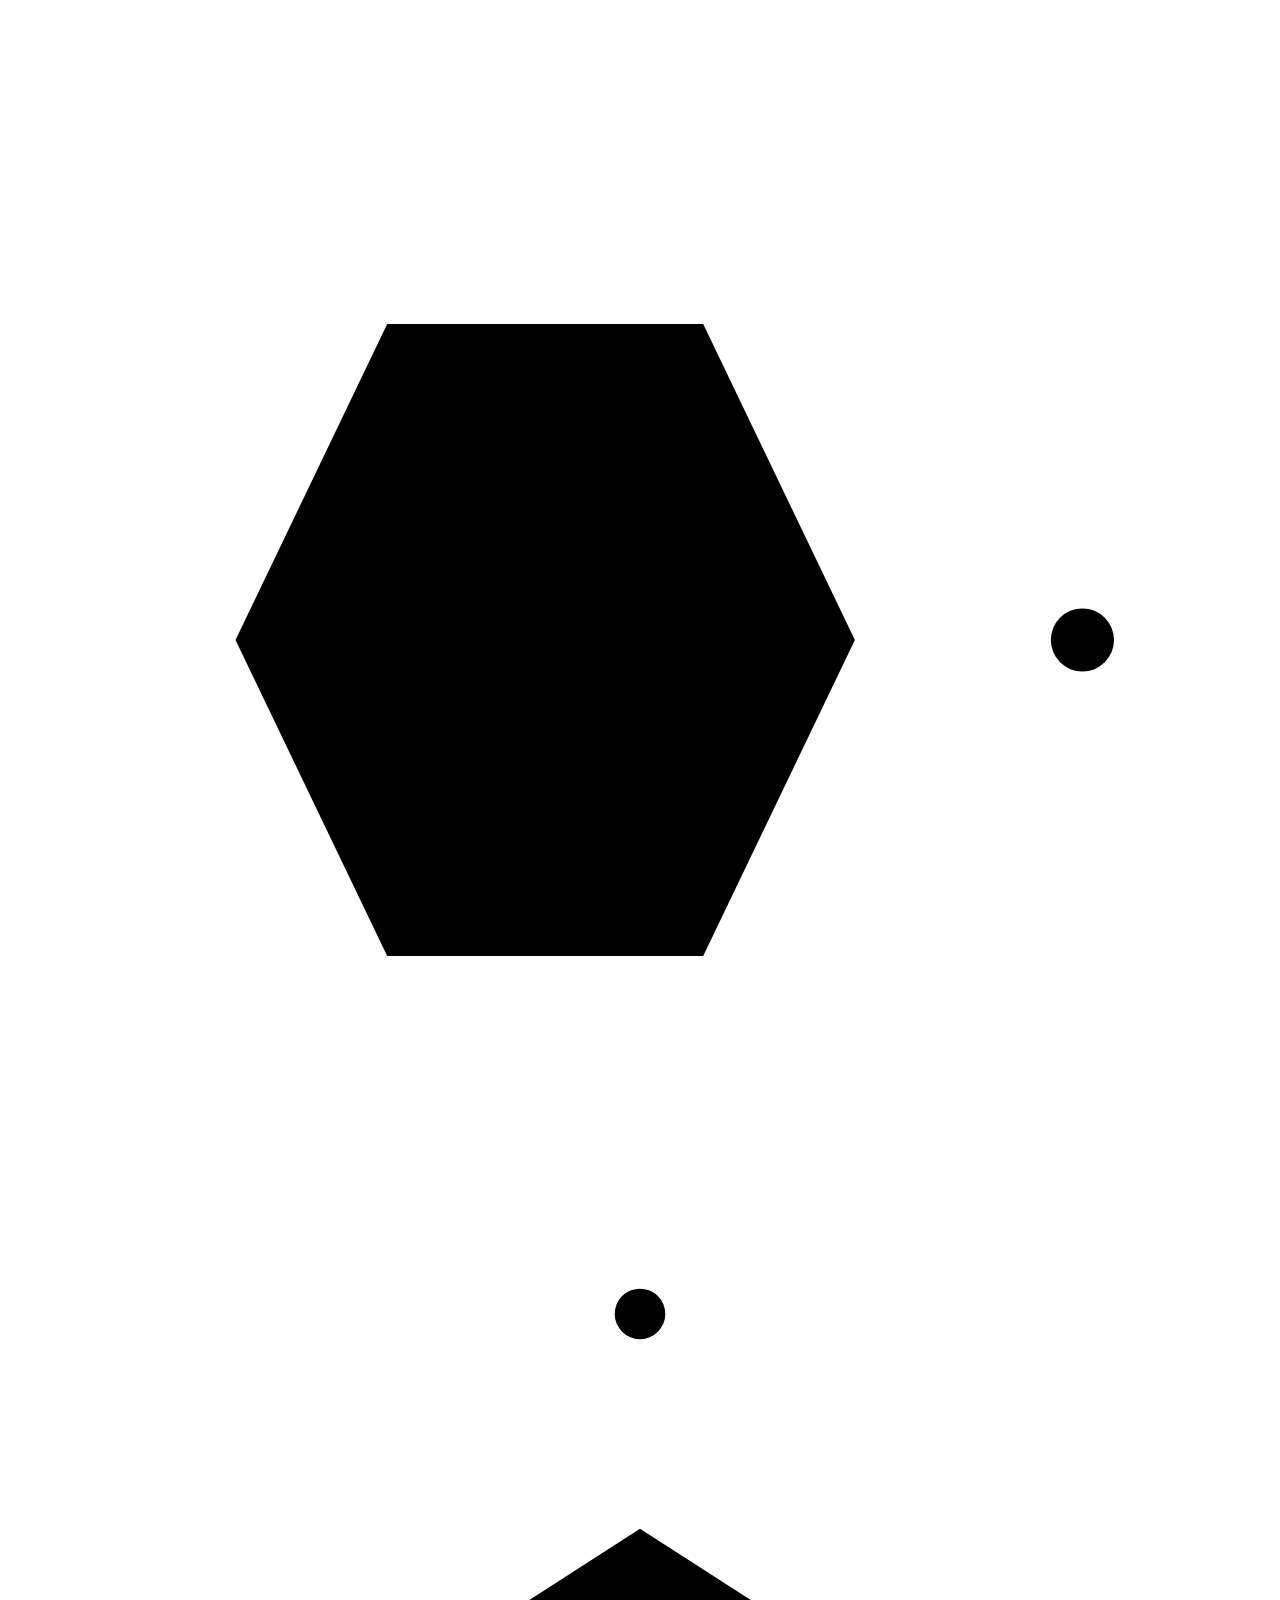
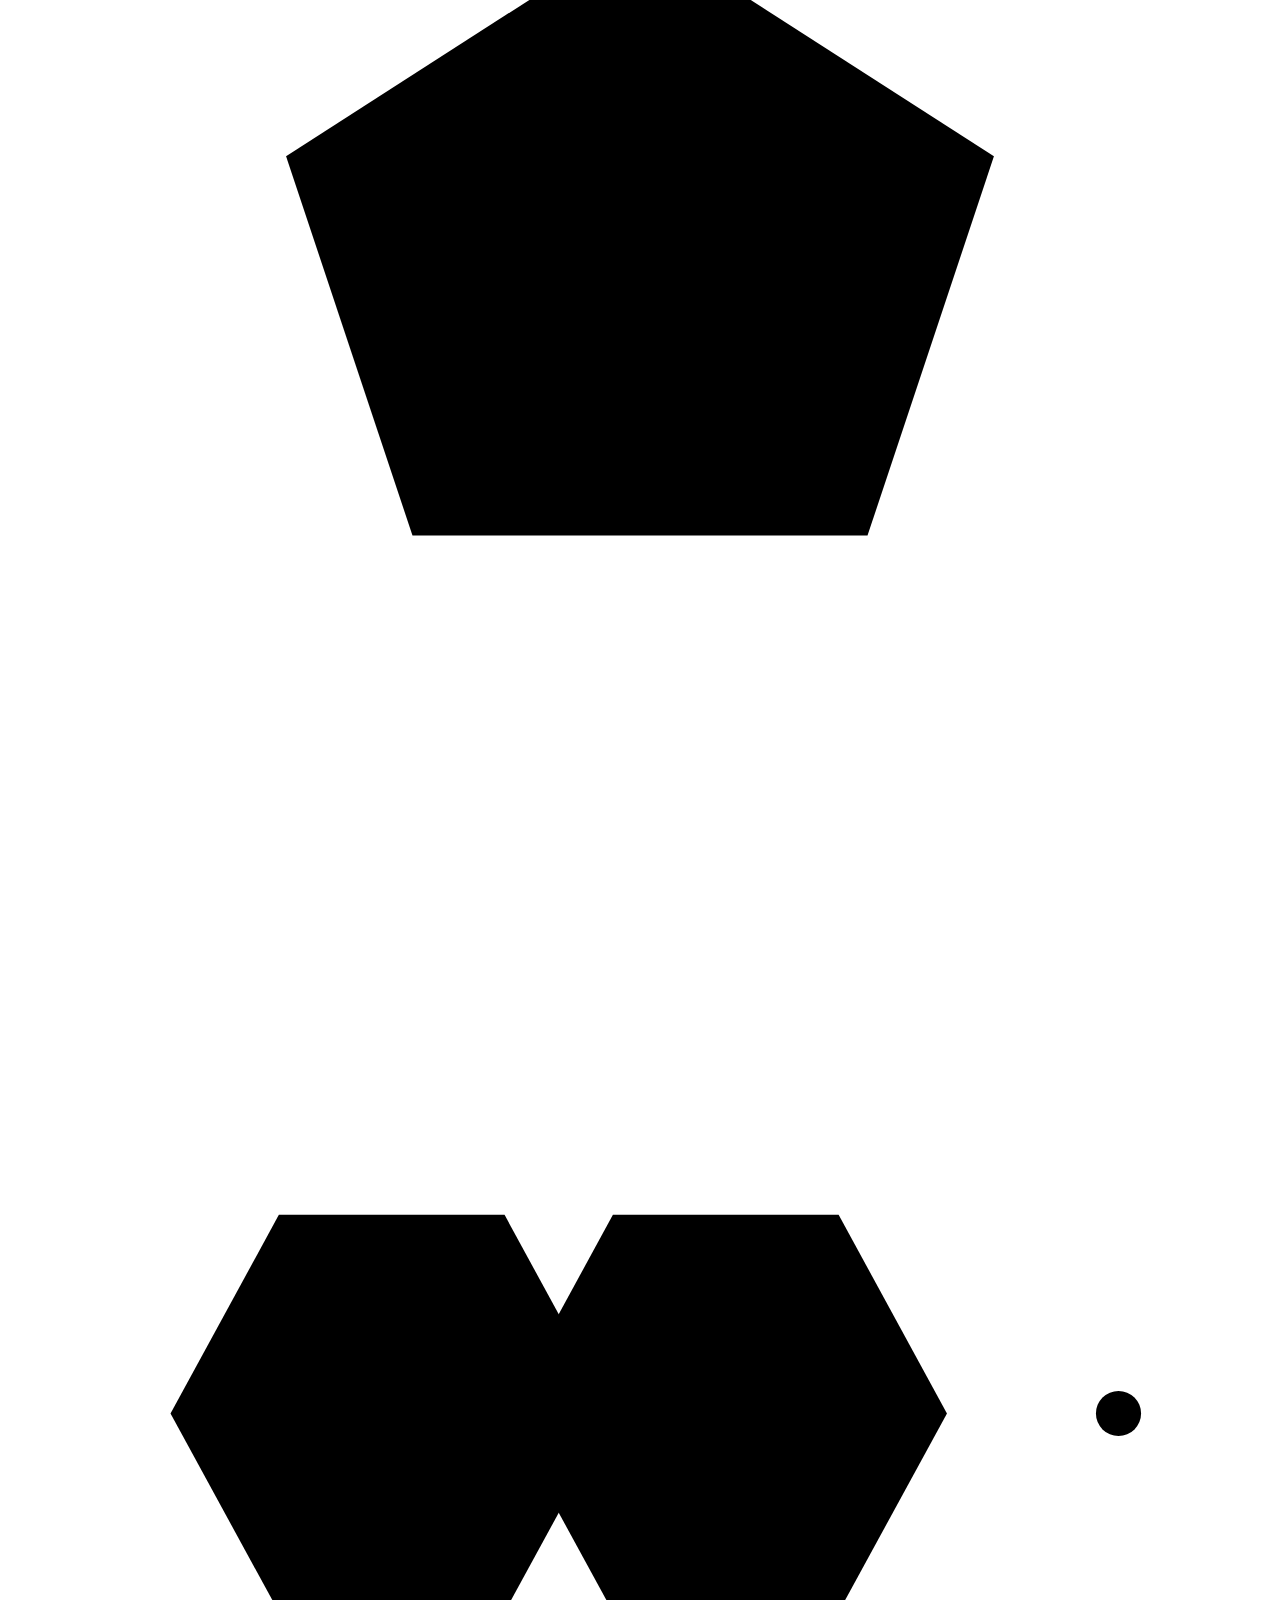
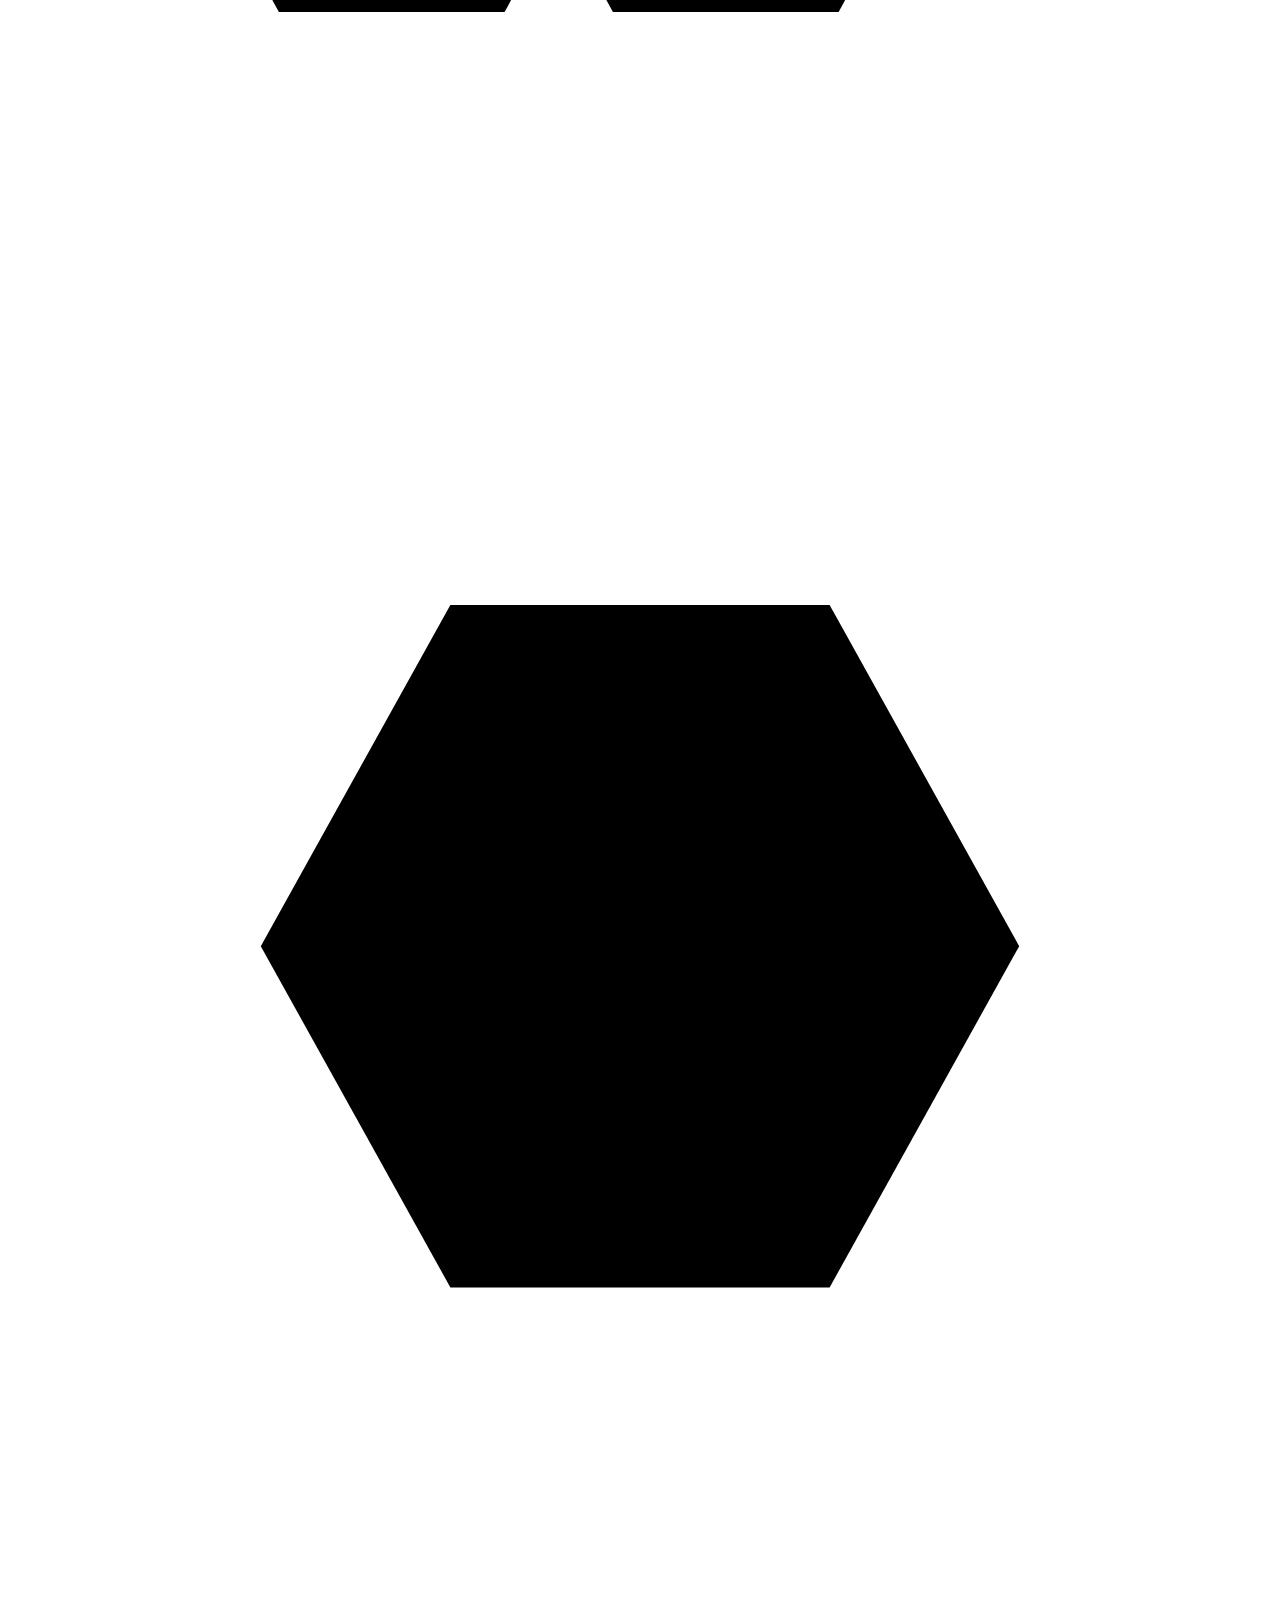
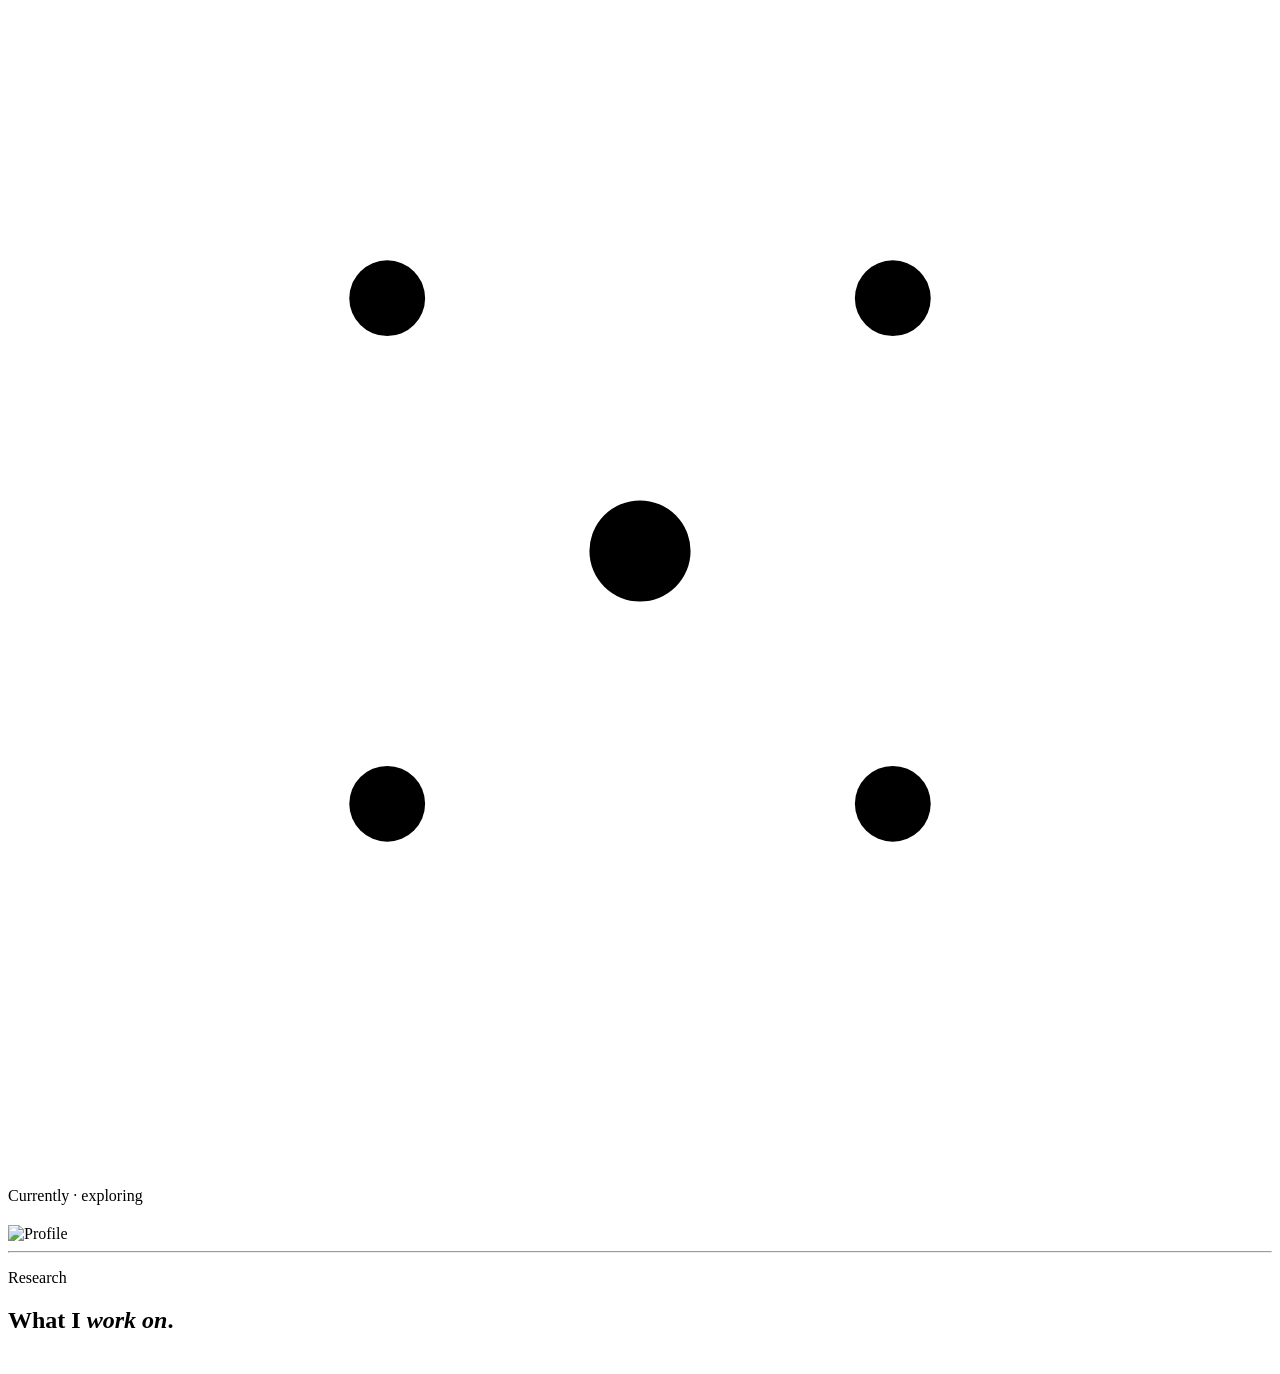
==== index.html @ bf0eecff "fix: update page titles and meta descriptions to Rahaf Al-Zeer" ====
<!DOCTYPE html>
<html lang="en">
<head>
<meta charset="UTF-8">
<meta name="viewport" content="width=device-width, initial-scale=1.0">
<meta name="description" content="Rahaf Adnan Al-Zeer · Pharmacist · MSc Candidate in Drug Discovery &amp; Development · Gulf Medical University">
<title>Rahaf Adnan Al-Zeer · Drug Repurposing &amp; Nanomedicine</title>

<link rel="icon" href="images/profile.png" type="image/png">
<link rel="apple-touch-icon" href="images/profile.png">

<!-- Fonts -->
<link rel="preconnect" href="https://fonts.googleapis.com">
<link rel="preconnect" href="https://fonts.gstatic.com" crossorigin>
<link href="https://fonts.googleapis.com/css2?family=Fraunces:ital,opsz,wght@0,9..144,300;0,9..144,400;0,9..144,500;0,9..144,600;1,9..144,300;1,9..144,400&family=Manrope:wght@300;400;500;600&family=JetBrains+Mono:wght@300;400;500&display=swap" rel="stylesheet">

<!-- Theme config (must load BEFORE styles so CSS vars are set) -->
<script src="theme.config.js"></script>

<!-- Styles -->
<link rel="stylesheet" href="styles.css">

<style>
    /* ── home-specific polish only ── */
    .home-pillars {
        display: grid;
        grid-template-columns: repeat(3, 1fr);
        gap: 1rem;
        margin-top: 2rem;
    }
    .hp-card {
        background: var(--card);
        border: 1px solid var(--border);
        border-radius: var(--radius);
        padding: 1.4rem 1.3rem;
        transition: all .3s var(--ease);
    }
    .hp-card:hover {
        transform: translateY(-2px);
        border-color: var(--accent);
        box-shadow: var(--shadow-card);
    }
    .hp-icon {
        width: 34px; height: 34px;
        border-radius: 8px;
        background: var(--accent-bg);
        display: grid;
        place-items: center;
        color: var(--accent);
        margin-bottom: 0.9rem;
    }
    .hp-icon svg { width: 18px; height: 18px; }
    .hp-title {
        font-family: var(--display);
        font-size: 1rem;
        font-weight: 500;
        margin-bottom: 0.35rem;
        color: var(--text);
    }
    .hp-desc {
        font-size: 0.82rem;
        color: var(--text-soft);
        line-height: 1.5;
    }
    @media (max-width: 760px) {
        .home-pillars { grid-template-columns: 1fr; }
    }
</style>
</head>
<body>

<!-- ═══ MOLECULAR BACKGROUND (subtle) ═══ -->
<div class="mol-bg" aria-hidden="true">
    <svg class="mol-1" viewBox="0 0 100 100">
        <polygon points="30,25 55,25 67,50 55,75 30,75 18,50"/>
        <line x1="67" y1="50" x2="82" y2="50"/>
        <circle cx="85" cy="50" r="2.5"/>
        <line x1="24" y1="37" x2="24" y2="63" stroke-width="2"/>
        <line x1="60" y1="37" x2="60" y2="63" stroke-width="2"/>
    </svg>
    <svg class="mol-2 amber" viewBox="0 0 100 100">
        <polygon points="50,20 78,38 68,68 32,68 22,38"/>
        <line x1="50" y1="20" x2="50" y2="5"/>
        <circle cx="50" cy="3" r="2"/>
        <line x1="78" y1="38" x2="92" y2="28"/>
    </svg>
    <svg class="mol-3" viewBox="0 0 140 100">
        <polygon points="30,30 55,30 67,52 55,74 30,74 18,52"/>
        <polygon points="67,30 92,30 104,52 92,74 67,74 55,52"/>
        <line x1="104" y1="52" x2="120" y2="52"/>
        <circle cx="123" cy="52" r="2.5"/>
        <line x1="24" y1="42" x2="24" y2="62" stroke-width="2"/>
        <line x1="97" y1="42" x2="97" y2="62" stroke-width="2"/>
    </svg>
    <svg class="mol-4" viewBox="0 0 100 100">
        <polygon points="35,28 65,28 80,55 65,82 35,82 20,55"/>
        <circle cx="50" cy="55" r="14" fill="none" stroke-dasharray="2 3"/>
    </svg>
    <svg class="mol-5 amber" viewBox="0 0 100 100">
        <line x1="50" y1="50" x2="30" y2="30" stroke-width="1.5"/>
        <line x1="50" y1="50" x2="70" y2="30" stroke-width="1.5"/>
        <line x1="50" y1="50" x2="30" y2="70" stroke-width="1.5"/>
        <line x1="50" y1="50" x2="70" y2="70" stroke-width="1.5"/>
        <circle cx="30" cy="30" r="3"/>
        <circle cx="70" cy="30" r="3"/>
        <circle cx="30" cy="70" r="3"/>
        <circle cx="70" cy="70" r="3"/>
        <circle cx="50" cy="50" r="4"/>
    </svg>
</div>

<!-- Nav rendered by scripts.js based on config -->
<nav class="nav" data-page="home"></nav>

<main>
    <!-- ═══ HERO ═══ -->
    <section class="hero">
        <div class="hero-text">
            <span class="hero-status">
                <span class="live-dot"></span>
                <span data-bind="statusText">Currently · exploring</span>
            </span>
            <h1 data-bind="heading"></h1>
            <p class="hero-tagline" data-bind="tagline"></p>
            <p class="hero-bio" data-bind="bio"></p>
            <div class="chips" data-bind="chips"></div>
            <div class="social-links" data-bind="social"></div>
        </div>
        <div class="hero-image">
            <img data-bind="photo" alt="Profile">
        </div>
    </section>

    <hr class="rule">

    <!-- ═══ RESEARCH PILLARS PREVIEW ═══ -->
    <section class="reveal">
        <p class="sec-kicker">Research</p>
        <h2 class="sec-title">What I <em>work on</em>.</h2>
        <div class="home-pillars" data-bind="pillars"></div>
    </section>
</main>

<footer data-bind="footer"></footer>

<script src="scripts.js"></script>
</body>
</html>
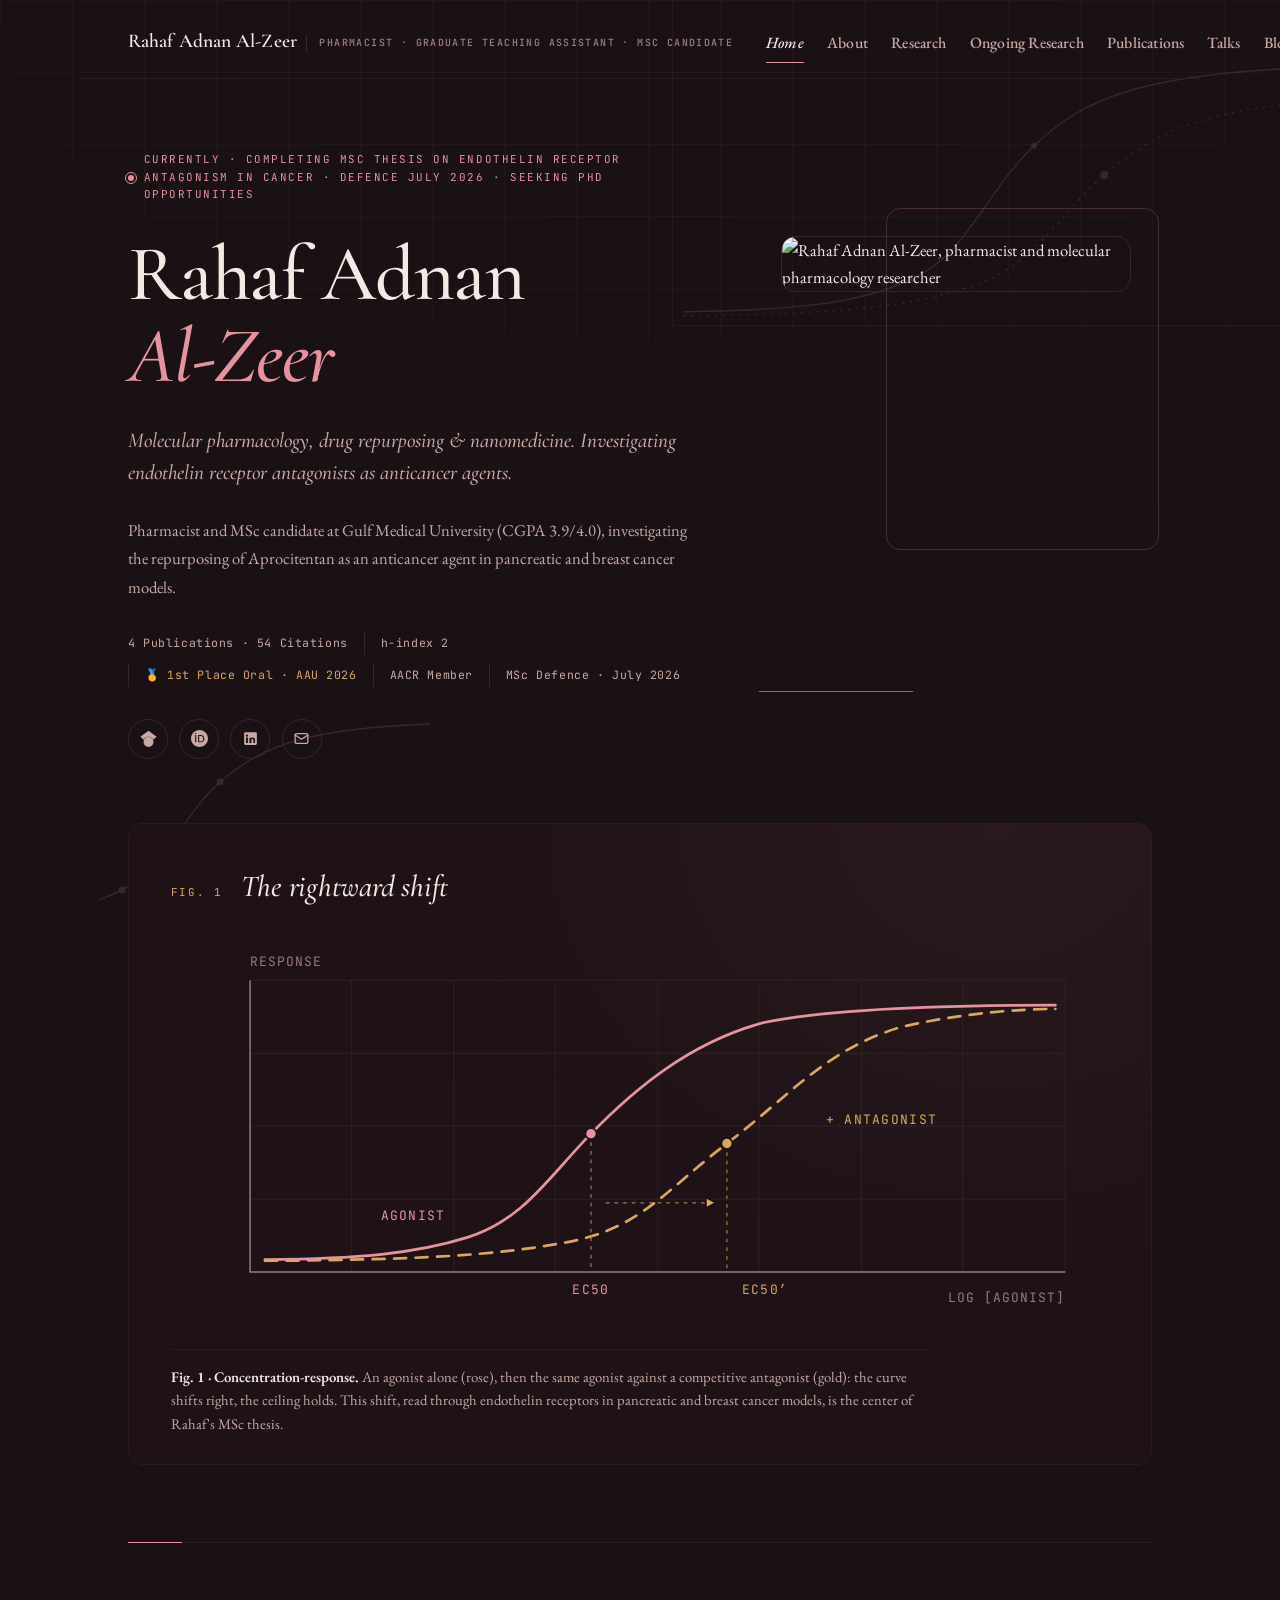
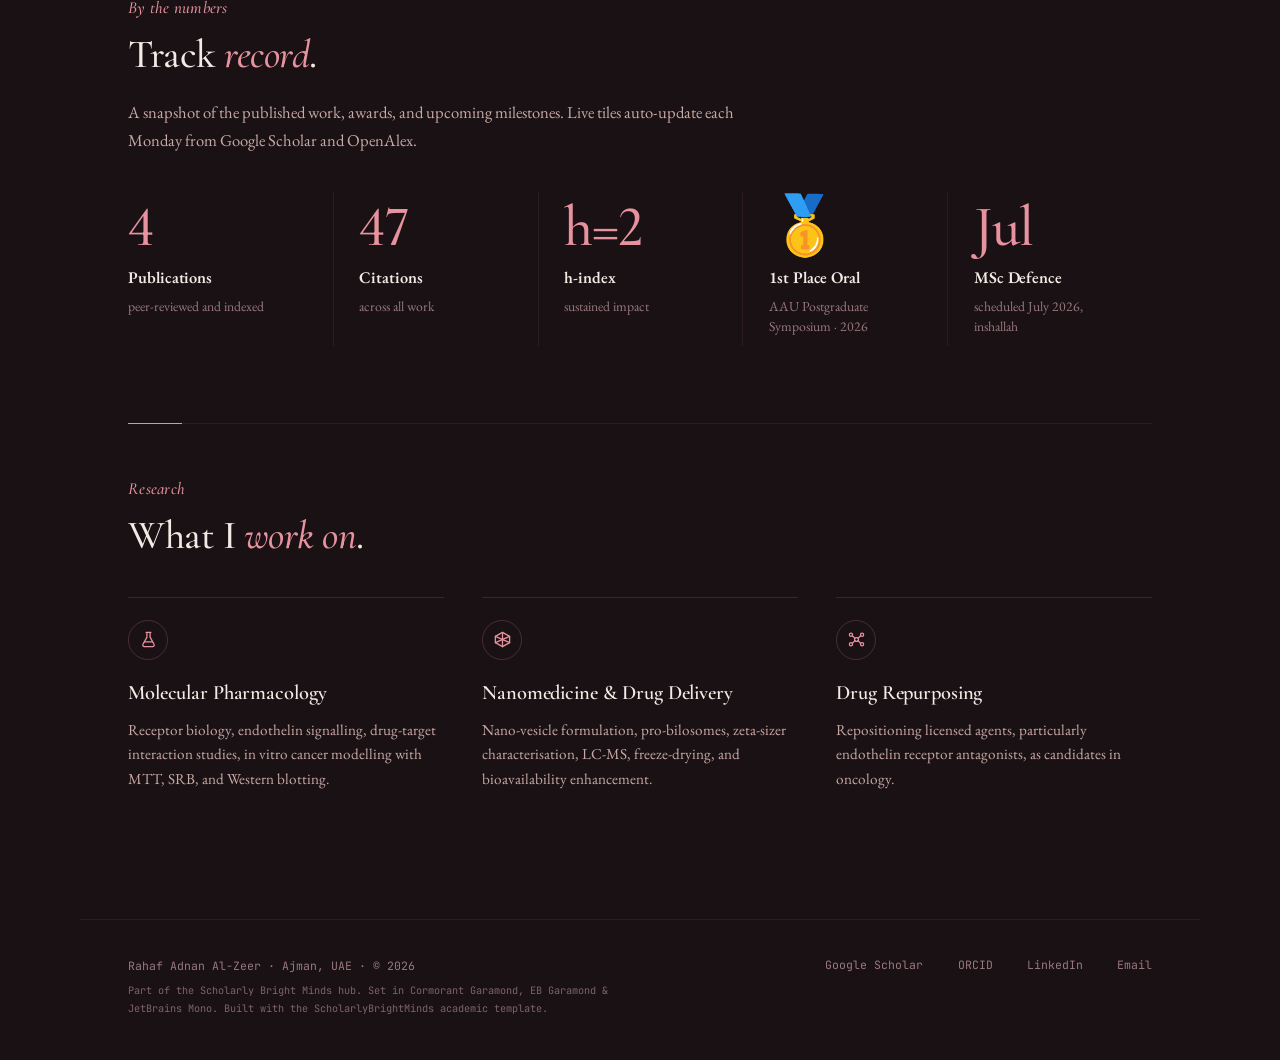
==== commit 3a9c3fff: "feat: full site redesign, elegant editorial rose identity, motion layer, SEO upgrades Serif-forward " ====
--- a/index.html
+++ b/index.html
@@ -3,18 +3,175 @@
 <head>
 <meta charset="UTF-8">
 <meta name="viewport" content="width=device-width, initial-scale=1.0">
-<meta name="description" content="Rahaf Adnan Al-Zeer · Pharmacist · MSc Candidate in Drug Discovery &amp; Development · Gulf Medical University">
-<title>Rahaf Adnan Al-Zeer · Drug Repurposing &amp; Nanomedicine</title>
+<meta name="description" content="Rahaf Adnan Al-Zeer, pharmacist, Graduate Teaching Assistant, and MSc candidate at Gulf Medical University. Molecular pharmacology, drug repurposing, and nanomedicine: investigating endothelin receptor antagonists as anticancer agents.">
+<meta name="author" content="Rahaf Adnan Al-Zeer">
+<meta name="keywords" content="Rahaf Adnan Al-Zeer, Pharmacist · Graduate Teaching Assistant · MSc Candidate, researcher, academic portfolio, Gulf Medical University">
+<meta name="theme-color" content="#1A1114" media="(prefers-color-scheme: dark)">
+<meta name="theme-color" content="#FBF4EE" media="(prefers-color-scheme: light)">
+<meta name="robots" content="index, follow, max-image-preview:large, max-snippet:-1">
+<title>Rahaf Adnan Al-Zeer · Pharmacist, Teaching Assistant, MSc Candidate</title>
+
+<link rel="canonical" href="https://scholarlybrightminds.github.io/Rahafalzeer/">
+
+<meta property="og:type" content="profile">
+<meta property="og:title" content="Rahaf Adnan Al-Zeer · Pharmacist, Teaching Assistant, MSc Candidate">
+<meta property="og:description" content="Molecular pharmacology, drug repurposing, and nanomedicine: investigating endothelin receptor antagonists as anticancer agents.">
+<meta property="og:image" content="https://scholarlybrightminds.github.io/Rahafalzeer/images/profile.png">
+<meta property="og:image:width" content="96">
+<meta property="og:image:height" content="128">
+<meta property="og:image:alt" content="Rahaf Adnan Al-Zeer, pharmacist and molecular pharmacology researcher">
+<meta property="og:url" content="https://scholarlybrightminds.github.io/Rahafalzeer/">
+<meta property="og:site_name" content="Scholarly Bright Minds · Rahaf Adnan Al-Zeer">
+<meta property="og:locale" content="en_US">
+<meta property="profile:first_name" content="Rahaf">
+<meta property="profile:last_name" content="Al-Zeer">
+
+<meta name="twitter:card" content="summary_large_image">
+<meta name="twitter:title" content="Rahaf Adnan Al-Zeer · Pharmacist, Teaching Assistant, MSc Candidate">
+<meta name="twitter:description" content="Molecular pharmacology, drug repurposing, and nanomedicine: investigating endothelin receptor antagonists as anticancer agents.">
+<meta name="twitter:image" content="https://scholarlybrightminds.github.io/Rahafalzeer/images/profile.png">
+<meta name="twitter:image:alt" content="Rahaf Adnan Al-Zeer, pharmacist and molecular pharmacology researcher">
+
+<link rel="sitemap" type="application/xml" href="/Rahafalzeer/sitemap.xml">
 
 <link rel="icon" href="images/profile.png" type="image/png">
 <link rel="apple-touch-icon" href="images/profile.png">
 
-<!-- Fonts -->
 <link rel="preconnect" href="https://fonts.googleapis.com">
 <link rel="preconnect" href="https://fonts.gstatic.com" crossorigin>
-<link href="https://fonts.googleapis.com/css2?family=Fraunces:ital,opsz,wght@0,9..144,300;0,9..144,400;0,9..144,500;0,9..144,600;1,9..144,300;1,9..144,400&family=Manrope:wght@300;400;500;600&family=JetBrains+Mono:wght@300;400;500&display=swap" rel="stylesheet">
-
-<!-- Theme config (must load BEFORE styles so CSS vars are set) -->
+<link href="https://fonts.googleapis.com/css2?family=Cormorant+Garamond:ital,wght@0,400;0,500;0,600;1,400;1,500&family=EB+Garamond:ital,wght@0,400;0,500;0,600;1,400&family=JetBrains+Mono:wght@400;500&display=swap" rel="stylesheet">
+
+<!-- Schema.org Person markup, what Google's Knowledge Graph reads.
+     The sameAs array tells Google all these profiles belong to the same
+     person, allowing entity consolidation and a researcher panel in SERPs. -->
+<script type="application/ld+json">
+{
+  "@context": "https://schema.org",
+  "@type": "Person",
+  "@id": "https://scholarlybrightminds.github.io/Rahafalzeer/#person",
+  "name": "Rahaf Adnan Al-Zeer",
+  "alternateName": ["Rahaf Adnan Kh. Al Zeer", "Rahaf Al Zeer", "Al-Zeer R"],
+  "givenName": "Rahaf",
+  "familyName": "Al-Zeer",
+  "additionalName": "Adnan",
+  "honorificPrefix": "Ms.",
+  "jobTitle": "Graduate Teaching Assistant & MSc Candidate",
+  "worksFor": {
+    "@type": "Organization",
+    "name": "Gulf Medical University",
+    "url": "https://www.gmu.ac.ae",
+    "address": {
+      "@type": "PostalAddress",
+      "addressLocality": "Ajman",
+      "addressCountry": "AE"
+    }
+  },
+  "memberOf": [
+    {
+      "@type": "Organization",
+      "@id": "https://scholarlybrightminds.github.io/#organization",
+      "name": "Scholarly Bright Minds",
+      "url": "https://scholarlybrightminds.github.io/"
+    },
+    {
+      "@type": "Organization",
+      "name": "American Association for Cancer Research",
+      "url": "https://www.aacr.org/"
+    }
+  ],
+  "alumniOf": [
+    {
+      "@type": "CollegeOrUniversity",
+      "name": "Dubai Medical University",
+      "url": "https://www.dmcg.edu",
+      "department": "College of Pharmacy"
+    }
+  ],
+  "address": {
+    "@type": "PostalAddress",
+    "addressLocality": "Ajman",
+    "addressCountry": "AE"
+  },
+  "email": "rahaf@gmu.ac.ae",
+  "image": {
+    "@type": "ImageObject",
+    "contentUrl": "https://scholarlybrightminds.github.io/Rahafalzeer/images/profile.png",
+    "url": "https://scholarlybrightminds.github.io/Rahafalzeer/images/profile.png",
+    "caption": "Rahaf Adnan Al-Zeer",
+    "width": 96,
+    "height": 128
+  },
+  "url": "https://scholarlybrightminds.github.io/Rahafalzeer/",
+  "sameAs": [
+    "https://scholar.google.com/citations?user=uy-28F0AAAAJ&hl=en",
+    "https://orcid.org/0009-0004-1752-3171",
+    "https://www.linkedin.com/in/rahaf-al-zeer-7093391ba/",
+    "https://github.com/ScholarlyBrightMinds"
+  ],
+  "knowsAbout": [
+    "Molecular Pharmacology",
+    "Drug Repurposing",
+    "Endothelin Receptor Antagonism",
+    "In Vitro Cancer Pharmacology",
+    "Cell Culture",
+    "ELISA",
+    "Western Blotting",
+    "qPCR",
+    "MTT Assays",
+    "Nanomedicine",
+    "Targeted Drug Delivery",
+    "Translational Oncology"
+  ],
+  "knowsLanguage": [
+    {"@type": "Language", "name": "English", "alternateName": "en"},
+    {"@type": "Language", "name": "Arabic", "alternateName": "ar"}
+  ],
+  "description": "Pharmacist, Graduate Teaching Assistant, and MSc candidate at Gulf Medical University (CGPA 3.9/4.0). MSc thesis investigates the repurposing of Aprocitentan, a licensed endothelin receptor antagonist, as a potential anticancer agent in pancreatic and breast cancer models. AACR member. Seeking PhD opportunities in molecular pharmacology and drug repurposing for oncology."
+}
+</script>
+
+<!-- Schema.org WebSite, gives Google an explicit publisher/site-name signal.
+     Without this, github.io subdomains tend to get auto-attributed to
+     "GitHub Pages documentation" in search results. -->
+<script type="application/ld+json">
+{
+  "@context": "https://schema.org",
+  "@type": "WebSite",
+  "@id": "https://scholarlybrightminds.github.io/Rahafalzeer/#website",
+  "url": "https://scholarlybrightminds.github.io/Rahafalzeer/",
+  "name": "Scholarly Bright Minds · Rahaf Adnan Al-Zeer",
+  "alternateName": "Rahaf Adnan Al-Zeer · Molecular Pharmacology &amp; Drug Repurposing",
+  "description": "Personal academic website of Rahaf Adnan Al-Zeer, researcher in molecular pharmacology, drug repurposing, and translational cancer biology.",
+  "inLanguage": "en",
+  "publisher": {
+    "@id": "https://scholarlybrightminds.github.io/Rahafalzeer/#person"
+  },
+  "about": {
+    "@id": "https://scholarlybrightminds.github.io/Rahafalzeer/#person"
+  }
+}
+</script>
+
+<script type="application/ld+json">
+{
+  "@context": "https://schema.org",
+  "@type": "ProfilePage",
+  "@id": "https://scholarlybrightminds.github.io/Rahafalzeer/#profilepage",
+  "url": "https://scholarlybrightminds.github.io/Rahafalzeer/",
+  "name": "Rahaf Adnan Al-Zeer · Researcher Profile",
+  "dateModified": "2026-08-10",
+  "mainEntity": {
+    "@id": "https://scholarlybrightminds.github.io/Rahafalzeer/#person"
+  },
+  "primaryImageOfPage": {
+    "@id": "https://scholarlybrightminds.github.io/Rahafalzeer/images/profile.png"
+  },
+  "isPartOf": {
+    "@id": "https://scholarlybrightminds.github.io/Rahafalzeer/#website"
+  }
+}
+</script>
+
 <script src="theme.config.js"></script>
 
 <!-- Styles -->
@@ -22,90 +179,73 @@
 
 <style>
     /* ── home-specific polish only ── */
+    .home-figure { margin-top: 0.5rem; }
     .home-pillars {
         display: grid;
         grid-template-columns: repeat(3, 1fr);
-        gap: 1rem;
-        margin-top: 2rem;
+        gap: 2.4rem;
+        margin-top: 2.2rem;
     }
     .hp-card {
-        background: var(--card);
-        border: 1px solid var(--border);
-        border-radius: var(--radius);
-        padding: 1.4rem 1.3rem;
-        transition: all .3s var(--ease);
-    }
-    .hp-card:hover {
-        transform: translateY(-2px);
-        border-color: var(--accent);
-        box-shadow: var(--shadow-card);
-    }
+        border-top: 1px solid var(--border);
+        padding-top: 1.4rem;
+        transition: border-color var(--t-med) var(--ease);
+    }
+    .hp-card:hover { border-top-color: var(--accent); }
     .hp-icon {
-        width: 34px; height: 34px;
-        border-radius: 8px;
-        background: var(--accent-bg);
+        width: 40px; height: 40px;
+        border-radius: 999px;
+        border: 1px solid var(--accent-glow);
         display: grid;
         place-items: center;
         color: var(--accent);
-        margin-bottom: 0.9rem;
-    }
-    .hp-icon svg { width: 18px; height: 18px; }
+        margin-bottom: 1rem;
+        transition: background-color var(--t-med) var(--ease),
+                    color var(--t-med) var(--ease),
+                    border-color var(--t-med) var(--ease);
+    }
+    .hp-card:hover .hp-icon {
+        background: var(--accent);
+        border-color: var(--accent);
+        color: var(--bg);
+    }
+    .hp-icon svg { width: 19px; height: 19px; }
     .hp-title {
         font-family: var(--display);
-        font-size: 1rem;
-        font-weight: 500;
-        margin-bottom: 0.35rem;
+        font-size: 1.28rem;
+        font-weight: 600;
+        letter-spacing: -0.006em;
+        margin-bottom: 0.45rem;
         color: var(--text);
+        padding-bottom: 0.06em;
     }
     .hp-desc {
-        font-size: 0.82rem;
+        font-size: 0.95rem;
         color: var(--text-soft);
-        line-height: 1.5;
-    }
-    @media (max-width: 760px) {
-        .home-pillars { grid-template-columns: 1fr; }
+        line-height: 1.62;
+    }
+    @media (max-width: 860px) {
+        .home-pillars { grid-template-columns: 1fr; gap: 1.8rem; }
     }
 </style>
 </head>
 <body>
 
-<!-- ═══ MOLECULAR BACKGROUND (subtle) ═══ -->
+<!-- ═══ AMBIENT MOTIF · concentration-response curves, slow drift ═══ -->
 <div class="mol-bg" aria-hidden="true">
-    <svg class="mol-1" viewBox="0 0 100 100">
-        <polygon points="30,25 55,25 67,50 55,75 30,75 18,50"/>
-        <line x1="67" y1="50" x2="82" y2="50"/>
-        <circle cx="85" cy="50" r="2.5"/>
-        <line x1="24" y1="37" x2="24" y2="63" stroke-width="2"/>
-        <line x1="60" y1="37" x2="60" y2="63" stroke-width="2"/>
+    <svg class="mol-curve-a" viewBox="0 0 760 420" fill="none">
+        <path class="curve-axis" d="M60 30 V370 H720"/>
+        <path class="curve-stroke" d="M72 356 C 190 354 250 348 306 322 C 362 296 380 234 430 186 C 480 138 540 112 716 106"/>
+        <path class="curve-stroke curve-stroke--gold" d="M72 360 C 230 358 300 352 366 330 C 432 308 452 260 502 216 C 552 172 610 148 716 142"/>
+        <circle class="curve-dot" cx="306" cy="322" r="4"/>
+        <circle class="curve-dot--gold curve-dot" cx="502" cy="216" r="4"/>
+        <circle class="curve-dot" cx="430" cy="186" r="3"/>
     </svg>
-    <svg class="mol-2 amber" viewBox="0 0 100 100">
-        <polygon points="50,20 78,38 68,68 32,68 22,38"/>
-        <line x1="50" y1="20" x2="50" y2="5"/>
-        <circle cx="50" cy="3" r="2"/>
-        <line x1="78" y1="38" x2="92" y2="28"/>
-    </svg>
-    <svg class="mol-3" viewBox="0 0 140 100">
-        <polygon points="30,30 55,30 67,52 55,74 30,74 18,52"/>
-        <polygon points="67,30 92,30 104,52 92,74 67,74 55,52"/>
-        <line x1="104" y1="52" x2="120" y2="52"/>
-        <circle cx="123" cy="52" r="2.5"/>
-        <line x1="24" y1="42" x2="24" y2="62" stroke-width="2"/>
-        <line x1="97" y1="42" x2="97" y2="62" stroke-width="2"/>
-    </svg>
-    <svg class="mol-4" viewBox="0 0 100 100">
-        <polygon points="35,28 65,28 80,55 65,82 35,82 20,55"/>
-        <circle cx="50" cy="55" r="14" fill="none" stroke-dasharray="2 3"/>
-    </svg>
-    <svg class="mol-5 amber" viewBox="0 0 100 100">
-        <line x1="50" y1="50" x2="30" y2="30" stroke-width="1.5"/>
-        <line x1="50" y1="50" x2="70" y2="30" stroke-width="1.5"/>
-        <line x1="50" y1="50" x2="30" y2="70" stroke-width="1.5"/>
-        <line x1="50" y1="50" x2="70" y2="70" stroke-width="1.5"/>
-        <circle cx="30" cy="30" r="3"/>
-        <circle cx="70" cy="30" r="3"/>
-        <circle cx="30" cy="70" r="3"/>
-        <circle cx="70" cy="70" r="3"/>
-        <circle cx="50" cy="50" r="4"/>
+    <svg class="mol-curve-b" viewBox="0 0 560 340" fill="none">
+        <path class="curve-axis" d="M40 20 V300 H540"/>
+        <path class="curve-stroke" d="M50 288 C 140 286 180 280 224 258 C 268 236 282 186 322 150 C 362 114 412 96 532 92"/>
+        <circle class="curve-dot" cx="224" cy="258" r="3.4"/>
+        <circle class="curve-dot" cx="322" cy="150" r="3.4"/>
     </svg>
 </div>
 
@@ -127,8 +267,82 @@
             <div class="social-links" data-bind="social"></div>
         </div>
         <div class="hero-image">
-            <img data-bind="photo" alt="Profile">
+            <img data-bind="photo" alt="Rahaf Adnan Al-Zeer, pharmacist and molecular pharmacology researcher" width="96" height="128" fetchpriority="high">
         </div>
+    </section>
+
+    <!-- ═══ SIGNATURE FIGURE · the rightward shift ═══ -->
+    <section class="home-figure reveal">
+        <figure class="dose-figure">
+            <div class="dose-figure-head">
+                <span class="dose-figure-no">Fig. 1</span>
+                <h2 class="dose-figure-title">The rightward shift</h2>
+            </div>
+            <div class="dose-figure-canvas">
+                <svg viewBox="0 0 760 320" role="img" aria-labelledby="df-title df-desc">
+                    <title id="df-title">Concentration-response curves</title>
+                    <desc id="df-desc">An agonist concentration-response curve, and the same curve shifted right in the presence of a competitive antagonist.</desc>
+                    <g class="df-grid" aria-hidden="true">
+                        <line x1="64"  y1="36" x2="64"  y2="272"/>
+                        <line x1="146" y1="36" x2="146" y2="272"/>
+                        <line x1="229" y1="36" x2="229" y2="272"/>
+                        <line x1="311" y1="36" x2="311" y2="272"/>
+                        <line x1="394" y1="36" x2="394" y2="272"/>
+                        <line x1="476" y1="36" x2="476" y2="272"/>
+                        <line x1="559" y1="36" x2="559" y2="272"/>
+                        <line x1="641" y1="36" x2="641" y2="272"/>
+                        <line x1="724" y1="36" x2="724" y2="272"/>
+                        <line x1="64" y1="36"  x2="724" y2="36"/>
+                        <line x1="64" y1="95"  x2="724" y2="95"/>
+                        <line x1="64" y1="154" x2="724" y2="154"/>
+                        <line x1="64" y1="213" x2="724" y2="213"/>
+                    </g>
+                    <path class="df-axis" d="M64 36 V272 H724"/>
+                    <text class="df-label" x="64" y="24">response</text>
+                    <text class="df-label" x="724" y="296" text-anchor="end">log [agonist]</text>
+
+                    <!-- Agonist alone -->
+                    <path class="df-curve df-curve--agonist" pathLength="1"
+                          d="M76 262 C 150 261 195 258 240 244 C 285 230 305 196 340 160 C 375 124 420 86 480 70 C 540 58 640 56 716 56"/>
+                    <!-- Same agonist + competitive antagonist -->
+                    <g class="df-shift-wrap">
+                        <path class="df-curve df-curve--shift" pathLength="1"
+                              d="M76 263 C 200 262 260 259 320 248 C 380 237 400 206 450 168 C 500 130 530 92 590 74 C 640 62 690 59 716 59"/>
+                    </g>
+
+                    <!-- EC50 droplines -->
+                    <line class="df-drop" x1="340" y1="160" x2="340" y2="272"/>
+                    <line class="df-drop df-drop--gold" x1="450" y1="168" x2="450" y2="272"/>
+                    <circle class="df-point" cx="340" cy="160" r="4.5"/>
+                    <circle class="df-point df-point--gold" cx="450" cy="168" r="4.5"/>
+
+                    <!-- Shift annotation -->
+                    <line class="df-drop df-drop--gold" x1="352" y1="216" x2="434" y2="216"/>
+                    <path class="df-point df-point--gold" d="M441 216 l-8 -4.5 v9 z"/>
+
+                    <text class="df-tag df-tag--rose" x="196" y="230" text-anchor="middle">agonist</text>
+                    <text class="df-tag df-tag--gold" x="530" y="152">+ antagonist</text>
+                    <text class="df-tag df-tag--rose" x="340" y="290" text-anchor="middle">ec50</text>
+                    <text class="df-tag df-tag--gold" x="462" y="290">ec50&#8242;</text>
+                </svg>
+            </div>
+            <figcaption>
+                <strong>Fig. 1 · Concentration-response.</strong> An agonist alone (rose), then the same
+                agonist against a competitive antagonist (gold): the curve shifts right, the ceiling holds.
+                This shift, read through endothelin receptors in pancreatic and breast cancer models,
+                is the center of Rahaf's MSc thesis.
+            </figcaption>
+        </figure>
+    </section>
+
+    <hr class="rule">
+
+    <!-- ═══ BY THE NUMBERS ═══ -->
+    <section class="reveal impact-section">
+        <p class="sec-kicker">By the numbers</p>
+        <h2 class="sec-title">Track <em>record</em>.</h2>
+        <p class="impact-lede">A snapshot of the published work, awards, and upcoming milestones. Live tiles auto-update each Monday from Google Scholar and OpenAlex.</p>
+        <div class="impact-grid" data-bind="impactStats"></div>
     </section>
 
     <hr class="rule">
@@ -144,5 +358,6 @@
 <footer data-bind="footer"></footer>
 
 <script src="scripts.js"></script>
+<script src="rahaf.motion.js"></script>
 </body>
 </html>
--- a/styles.css
+++ b/styles.css
@@ -0,0 +1,1093 @@
+/* ═══════════════════════════════════════════════════════════════════
+   ScholarlyBrightMinds · Rahaf Al-Zeer · Shared visual system
+   "Elegant editorial": journal-page typography, garnet rose palette,
+   concentration-response curves as the house motif.
+
+   DESIGN SYSTEM
+   · Type    display: Cormorant Garamond (headings, numerals)
+             text:    EB Garamond (prose, nav, ledes)
+             data:    JetBrains Mono (dates, counts, DOIs, filters)
+   · Shape   surfaces 14px · inputs 10px · interactive pills 999px
+   · Motion  fast ease-out (180-600ms), opacity/transform only,
+             one slow ambient layer, all gated by reduced-motion
+   · Color   injected at runtime by theme.config.js (--bg, --accent, ...)
+     Do not hard-code palette colors here; use the CSS variables.
+   ═══════════════════════════════════════════════════════════════════ */
+
+:root {
+    --display: 'Cormorant Garamond', 'Times New Roman', Georgia, serif;
+    --serif:   'EB Garamond', Georgia, 'Times New Roman', serif;
+    --body:    'EB Garamond', Georgia, 'Times New Roman', serif;
+    --mono:    'JetBrains Mono', ui-monospace, SFMono-Regular, monospace;
+
+    /* Motion tokens (Emil Kowalski: ease-out for enters, short durations) */
+    --ease:      cubic-bezier(0.22, 1, 0.36, 1);   /* strong ease-out  */
+    --ease-io:   cubic-bezier(0.77, 0, 0.175, 1);  /* on-screen moves  */
+    --t-fast:    170ms;
+    --t-med:     260ms;
+    --t-reveal:  600ms;
+
+    /* Layout + shape */
+    --container-max: 1120px;
+    --radius:        14px;
+    --radius-s:      10px;
+
+    /* Type scale */
+    --fs-hero:  clamp(3rem, 6.6vw, 4.9rem);
+    --fs-h1:    clamp(2.5rem, 5vw, 3.7rem);
+    --fs-h2:    clamp(1.9rem, 3.4vw, 2.5rem);
+    --fs-h3:    1.35rem;
+    --fs-lede:  clamp(1.12rem, 1.7vw, 1.32rem);
+    --fs-body:  1.04rem;
+    --fs-small: 0.92rem;
+    --fs-data:  0.74rem;
+    --fs-micro: 0.68rem;
+
+    /* Palette fallbacks · overwritten at runtime by theme.config.js */
+    --bg: #1A1114; --bg-soft: #211519; --bg-deep: #130B0E;
+    --card: #231519; --card-soft: #1E1216;
+    --text: #F4E9E4; --text-soft: #C8A9A5; --muted: #99787E;
+    --border: #3B252B; --border-s: #2C1B20;
+    --accent: #E7929F; --accent-d: #F2B2BB;
+    --accent-bg: rgba(231,146,159,0.10); --accent-glow: rgba(231,146,159,0.22);
+    --amber: #D9A85C; --amber-bg: rgba(217,168,92,0.10); --amber-glow: rgba(217,168,92,0.22);
+    --wine: #7C2F44; --halo: rgba(231,146,159,0.06);
+
+    --shadow-card:  0 24px 48px -28px rgba(10,4,6,0.65);
+    --shadow-modal: 0 34px 80px -24px rgba(10,4,6,0.75);
+    --mol-opacity:  0.16;
+    --grid-opacity: 0.05;
+    --overlay:      rgba(10,4,6,0.7);
+}
+:root[data-theme="light"] {
+    --shadow-card:  0 20px 44px -28px rgba(124,36,64,0.20);
+    --shadow-modal: 0 30px 80px -24px rgba(60,20,32,0.24);
+    --mol-opacity:  0.15;
+    --grid-opacity: 0.055;
+    --overlay:      rgba(46,26,32,0.4);
+}
+
+*, *::before, *::after { margin: 0; padding: 0; box-sizing: border-box; }
+html { scroll-behavior: smooth; }
+
+body {
+    font-family: var(--body);
+    font-weight: 400;
+    font-size: var(--fs-body);
+    line-height: 1.62;
+    background: var(--bg);
+    color: var(--text);
+    overflow-x: hidden;
+    position: relative;
+    min-height: 100vh;
+    transition: background-color .5s var(--ease), color .35s var(--ease);
+    -webkit-font-smoothing: antialiased;
+    text-rendering: optimizeLegibility;
+}
+
+::selection { background: var(--accent); color: var(--bg); }
+
+:focus-visible {
+    outline: 2px solid var(--accent);
+    outline-offset: 3px;
+    border-radius: 3px;
+}
+
+/* ─── Figure-paper grid (global ground, like graph paper on a plate) ─── */
+body::before {
+    content: '';
+    position: fixed;
+    inset: 0;
+    background-image:
+        linear-gradient(var(--accent) 1px, transparent 1px),
+        linear-gradient(90deg, var(--accent) 1px, transparent 1px);
+    background-size: 72px 72px;
+    opacity: var(--grid-opacity);
+    pointer-events: none;
+    z-index: 0;
+    -webkit-mask-image: radial-gradient(120% 90% at 50% 0%, #000 20%, transparent 78%);
+            mask-image: radial-gradient(120% 90% at 50% 0%, #000 20%, transparent 78%);
+    transition: opacity .5s var(--ease);
+}
+
+/* ─── Ambient motif: concentration-response curves, slow drift ───────── */
+.mol-bg {
+    position: fixed;
+    inset: 0;
+    pointer-events: none;
+    z-index: 0;
+    overflow: hidden;
+}
+.mol-bg svg {
+    position: absolute;
+    opacity: var(--mol-opacity);
+    transition: opacity .5s var(--ease);
+}
+.mol-bg .curve-stroke {
+    fill: none;
+    stroke: var(--accent);
+    stroke-width: 1.4;
+    stroke-linecap: round;
+}
+.mol-bg .curve-stroke--gold { stroke: var(--amber); stroke-dasharray: 1 7; }
+.mol-bg .curve-axis {
+    fill: none;
+    stroke: var(--accent);
+    stroke-width: 1;
+    opacity: 0.5;
+}
+.mol-bg .curve-dot  { fill: var(--accent); stroke: none; }
+.mol-bg .curve-dot--gold { fill: var(--amber); }
+
+.mol-curve-a { top: -4%; right: -6%; width: min(58vw, 760px); animation: driftA 90s ease-in-out infinite; }
+.mol-curve-b { bottom: -8%; left: -8%; width: min(44vw, 560px); animation: driftB 110s ease-in-out infinite; }
+
+@keyframes driftA {
+    0%, 100% { transform: translate(0, 0); }
+    50%      { transform: translate(-26px, 20px); }
+}
+@keyframes driftB {
+    0%, 100% { transform: translate(0, 0); }
+    50%      { transform: translate(22px, -18px); }
+}
+
+/* Everything above the background */
+.header, main, footer, .nav { position: relative; z-index: 2; }
+
+/* Scrollbar */
+::-webkit-scrollbar { width: 9px; }
+::-webkit-scrollbar-track { background: var(--bg); }
+::-webkit-scrollbar-thumb { background: var(--border); border-radius: 5px; }
+::-webkit-scrollbar-thumb:hover { background: var(--muted); }
+
+/* ═══════════════════════════════════════════════════════════════════
+   NAV · a running head, not an app bar
+   ═══════════════════════════════════════════════════════════════════ */
+.nav {
+    max-width: var(--container-max);
+    margin: 0 auto;
+    padding: 1.5rem 3rem 1.1rem;
+    display: flex;
+    justify-content: space-between;
+    align-items: center;
+    gap: 2rem;
+    border-bottom: 1px solid var(--border-s);
+}
+.brand {
+    font-family: var(--display);
+    font-size: 1.22rem;
+    font-weight: 600;
+    letter-spacing: 0.005em;
+    display: inline-flex;
+    align-items: baseline;
+    gap: 0.6rem;
+    color: var(--text);
+    text-decoration: none;
+    white-space: nowrap;
+    transition: color var(--t-fast) var(--ease);
+}
+.brand:hover { color: var(--accent); }
+.brand-dot { display: none; }
+.brand-meta {
+    font-family: var(--mono);
+    font-size: 0.62rem;
+    letter-spacing: 0.14em;
+    text-transform: uppercase;
+    color: var(--muted);
+    padding-left: 0.75rem;
+    border-left: 1px solid var(--border);
+    transform: translateY(-1px);
+}
+
+.nav-right {
+    display: flex;
+    align-items: center;
+    gap: 1.4rem;
+}
+.nav-menu {
+    display: flex;
+    gap: 1.35rem;
+    align-items: center;
+}
+.nav-item {
+    font-family: var(--serif);
+    font-size: 0.98rem;
+    font-weight: 500;
+    letter-spacing: 0.012em;
+    color: var(--text-soft);
+    text-decoration: none;
+    padding: 0.35rem 0.05rem;
+    transition: color var(--t-fast) var(--ease);
+    position: relative;
+    white-space: nowrap;
+}
+.nav-item:hover { color: var(--accent); }
+.nav-item.active { color: var(--text); font-style: italic; }
+.nav-item.active::after {
+    content: '';
+    position: absolute;
+    bottom: -2px;
+    left: 0.05rem;
+    right: 0.05rem;
+    height: 1px;
+    background: var(--accent);
+}
+
+.theme-toggle {
+    width: 36px; height: 36px;
+    border-radius: 999px;
+    border: 1px solid var(--border);
+    background: transparent;
+    cursor: pointer;
+    display: grid;
+    place-items: center;
+    color: var(--text-soft);
+    transition: color var(--t-fast) var(--ease),
+                border-color var(--t-fast) var(--ease),
+                background-color var(--t-fast) var(--ease),
+                transform var(--t-fast) var(--ease);
+    padding: 0;
+}
+.theme-toggle:hover {
+    border-color: var(--accent);
+    color: var(--accent);
+    background: var(--accent-bg);
+}
+.theme-toggle:active { transform: scale(0.94); }
+.theme-toggle svg { width: 16px; height: 16px; }
+.theme-toggle .icon-moon { display: none; }
+:root[data-theme="dark"] .theme-toggle .icon-sun  { display: none; }
+:root[data-theme="dark"] .theme-toggle .icon-moon { display: block; }
+
+/* Hamburger (mobile) */
+.hamburger {
+    display: none;
+    cursor: pointer;
+    width: 28px;
+    flex-direction: column;
+    gap: 6px;
+    padding: 4px 0;
+}
+.hamburger .bar {
+    height: 1.5px;
+    background: var(--text);
+    border-radius: 2px;
+    transition: transform var(--t-med) var(--ease), opacity var(--t-fast) var(--ease);
+}
+.hamburger.active .bar:nth-child(1) { transform: translateY(7.5px) rotate(45deg); }
+.hamburger.active .bar:nth-child(2) { opacity: 0; }
+.hamburger.active .bar:nth-child(3) { transform: translateY(-7.5px) rotate(-45deg); }
+
+/* ═══════════════════════════════════════════════════════════════════
+   MAIN CONTAINER
+   ═══════════════════════════════════════════════════════════════════ */
+main {
+    max-width: var(--container-max);
+    margin: 0 auto;
+    padding: 0 3rem 5rem;
+}
+.container {
+    max-width: var(--container-max);
+    margin: 0 auto;
+    padding: 0 3rem;
+}
+
+/* ═══════════════════════════════════════════════════════════════════
+   HERO (home page) · asymmetric editorial opening
+   ═══════════════════════════════════════════════════════════════════ */
+.hero {
+    padding: 4.5rem 0 3.5rem;
+    display: grid;
+    grid-template-columns: 1.45fr 1fr;
+    gap: 4rem;
+    align-items: center;
+}
+.hero-text { min-width: 0; }
+.hero-status {
+    display: inline-flex;
+    align-items: center;
+    gap: 0.6rem;
+    font-family: var(--mono);
+    font-size: var(--fs-micro);
+    letter-spacing: 0.14em;
+    text-transform: uppercase;
+    color: var(--accent);
+    margin-bottom: 1.9rem;
+    max-width: 100%;
+}
+.hero-status .live-dot {
+    width: 6px; height: 6px;
+    border-radius: 50%;
+    background: var(--accent);
+    position: relative;
+    flex-shrink: 0;
+}
+.hero-status .live-dot::after {
+    content: '';
+    position: absolute; inset: -3px;
+    border-radius: 50%;
+    border: 1px solid var(--accent);
+    animation: pulse 2.8s var(--ease) infinite;
+}
+@keyframes pulse {
+    0%   { transform: scale(0.75); opacity: 0.65; }
+    70%  { transform: scale(1.7);  opacity: 0; }
+    100% { opacity: 0; }
+}
+.hero h1 {
+    font-family: var(--display);
+    font-size: var(--fs-hero);
+    font-weight: 500;
+    line-height: 1.04;
+    letter-spacing: -0.015em;
+    margin-bottom: 1.5rem;
+    color: var(--text);
+    padding-bottom: 0.05em;   /* italic descender reserve */
+}
+.hero h1 em {
+    font-style: italic;
+    font-weight: 500;
+    color: var(--accent);
+}
+.hero-tagline {
+    font-family: var(--display);
+    font-size: var(--fs-lede);
+    font-style: italic;
+    font-weight: 500;
+    color: var(--text-soft);
+    line-height: 1.48;
+    max-width: 560px;
+    margin-bottom: 1.6rem;
+    padding-bottom: 0.1em;
+}
+.hero-bio {
+    color: var(--text-soft);
+    font-size: var(--fs-body);
+    line-height: 1.72;
+    max-width: 580px;
+    margin-bottom: 1.9rem;
+}
+.hero-bio a {
+    color: var(--accent);
+    text-decoration: none;
+    border-bottom: 1px solid var(--accent-glow);
+    transition: color var(--t-fast) var(--ease), border-color var(--t-fast) var(--ease);
+}
+.hero-bio a:hover { color: var(--accent-d); border-color: var(--accent); }
+
+/* Portrait plate: rectangular, matted, captioned like a journal plate */
+.hero-image {
+    position: relative;
+    max-width: 350px;
+    margin: 0 auto;
+    aspect-ratio: 4 / 5;
+}
+.hero-image::before {
+    content: '';
+    position: absolute;
+    inset: -14px -14px auto auto;
+    width: 78%;
+    height: 78%;
+    border: 1px solid var(--accent-glow);
+    border-radius: var(--radius);
+    z-index: 0;
+    transform: translate(14px, -14px);
+}
+.hero-image::after {
+    content: '';
+    position: absolute;
+    left: -22px;
+    bottom: -18px;
+    width: 44%;
+    height: 1px;
+    background: var(--amber);
+    opacity: 0.65;
+}
+.hero-image img {
+    position: relative;
+    z-index: 1;
+    width: 100%;
+    height: 100%;
+    object-fit: cover;
+    border-radius: var(--radius);
+    border: 1px solid var(--border);
+    filter: saturate(0.94) contrast(1.02);
+    box-shadow: var(--shadow-card);
+}
+
+/* Hero chips: an index strip, not pill soup */
+.chips {
+    display: flex;
+    flex-wrap: wrap;
+    gap: 0.55rem 0;
+    margin-bottom: 2rem;
+    max-width: 620px;
+}
+.chip {
+    display: inline-flex;
+    align-items: center;
+    padding: 0.14rem 1rem 0.14rem 0;
+    font-family: var(--mono);
+    font-size: 0.72rem;
+    letter-spacing: 0.05em;
+    color: var(--text-soft);
+    transition: color var(--t-fast) var(--ease);
+}
+.chip + .chip {
+    border-left: 1px solid var(--border);
+    padding-left: 1rem;
+}
+.chip:hover { color: var(--text); }
+.chip .dot { display: none; }
+.chip.gold { color: var(--amber); }
+
+/* Social row */
+.social-links {
+    display: flex;
+    gap: 0.7rem;
+    flex-wrap: wrap;
+}
+.social-icon {
+    width: 40px; height: 40px;
+    border-radius: 999px;
+    background: transparent;
+    border: 1px solid var(--border);
+    display: grid;
+    place-items: center;
+    transition: color var(--t-fast) var(--ease),
+                border-color var(--t-fast) var(--ease),
+                background-color var(--t-fast) var(--ease),
+                transform var(--t-fast) var(--ease);
+    color: var(--text-soft);
+    text-decoration: none;
+}
+.social-icon:hover {
+    border-color: var(--accent);
+    color: var(--accent);
+    background: var(--accent-bg);
+    transform: translateY(-2px);
+}
+.social-icon:active { transform: translateY(0) scale(0.96); }
+.social-icon svg { width: 17px; height: 17px; }
+
+/* ═══════════════════════════════════════════════════════════════════
+   SECTION STRUCTURE (shared)
+   ═══════════════════════════════════════════════════════════════════ */
+.rule {
+    border: none;
+    height: 1px;
+    background: var(--border-s);
+    margin: 4.8rem 0 3.2rem;
+    position: relative;
+    overflow: visible;
+}
+.rule::before {
+    content: '';
+    position: absolute;
+    left: 0; top: 0;
+    width: 54px;
+    height: 1px;
+    background: var(--accent);
+}
+
+/* Kickers read as running heads: italic serif, not mono eyebrows */
+.sec-kicker {
+    font-family: var(--display);
+    font-style: italic;
+    font-size: 1.06rem;
+    font-weight: 500;
+    letter-spacing: 0.015em;
+    color: var(--accent);
+    margin-bottom: 0.55rem;
+    padding-bottom: 0.1em;
+}
+.sec-kicker::before { content: none; }
+.sec-title {
+    font-family: var(--display);
+    font-size: var(--fs-h2);
+    font-weight: 500;
+    line-height: 1.12;
+    letter-spacing: -0.012em;
+    margin-bottom: 2rem;
+    color: var(--text);
+    padding-bottom: 0.08em;
+}
+.sec-title em { font-style: italic; color: var(--accent); }
+
+/* Sub-page hero */
+.sub-hero { padding: 4rem 0 2.4rem; }
+.sub-hero h1 {
+    font-family: var(--display);
+    font-size: var(--fs-h1);
+    font-weight: 500;
+    line-height: 1.08;
+    letter-spacing: -0.014em;
+    color: var(--text);
+    margin-bottom: 0.4rem;
+    padding-bottom: 0.08em;
+}
+.sub-hero h1 em { font-style: italic; color: var(--accent); }
+.sub-hero .sub-meta {
+    font-family: var(--display);
+    font-style: italic;
+    font-size: 1.06rem;
+    font-weight: 500;
+    letter-spacing: 0.015em;
+    color: var(--accent);
+    margin-bottom: 0.55rem;
+}
+.sub-hero .sub-lede {
+    max-width: 640px;
+    margin-top: 1.1rem;
+    font-size: var(--fs-body);
+    color: var(--text-soft);
+    line-height: 1.7;
+}
+
+/* ═══════════════════════════════════════════════════════════════════
+   FOOTER
+   ═══════════════════════════════════════════════════════════════════ */
+footer {
+    max-width: var(--container-max);
+    margin: 3rem auto 0;
+    padding: 2.2rem 3rem 2.6rem;
+    border-top: 1px solid var(--border-s);
+    display: grid;
+    grid-template-columns: 1fr auto;
+    gap: 1.6rem;
+    align-items: start;
+    font-family: var(--mono);
+    font-size: 0.72rem;
+    color: var(--muted);
+    position: relative;
+    z-index: 2;
+}
+.footer-left { line-height: 1.8; }
+.footer-left .colophon {
+    margin-top: 0.35rem;
+    font-size: 0.64rem;
+    opacity: 0.8;
+    max-width: 500px;
+}
+.footer-left .colophon a { color: var(--muted); }
+.footer-left .colophon a:hover { color: var(--accent); }
+.footer-links {
+    display: flex;
+    gap: 1.4rem;
+    align-items: center;
+    flex-wrap: wrap;
+}
+.footer-links a {
+    color: var(--muted);
+    text-decoration: none;
+    transition: color var(--t-fast) var(--ease);
+    display: inline-flex;
+    align-items: center;
+    gap: 0.3rem;
+}
+.footer-links a:hover { color: var(--accent); }
+.footer-links a::before {
+    content: '→';
+    color: var(--accent);
+    opacity: 0;
+    transform: translateX(-4px);
+    transition: opacity var(--t-fast) var(--ease), transform var(--t-fast) var(--ease);
+}
+.footer-links a:hover::before { opacity: 1; transform: translateX(0); }
+
+/* ═══════════════════════════════════════════════════════════════════
+   REVEAL ANIMATIONS · fast, ease-out, opacity + transform only
+   ═══════════════════════════════════════════════════════════════════ */
+.reveal {
+    opacity: 0;
+    transform: translateY(18px);
+    transition: opacity var(--t-reveal) var(--ease), transform var(--t-reveal) var(--ease);
+}
+.reveal.vis {
+    opacity: 1;
+    transform: translateY(0);
+}
+.reveal-d1 { transition-delay: .06s; }
+.reveal-d2 { transition-delay: .12s; }
+.reveal-d3 { transition-delay: .18s; }
+.reveal-d4 { transition-delay: .24s; }
+
+@keyframes fadeUp {
+    from { opacity: 0; transform: translateY(16px); }
+    to   { opacity: 1; transform: translateY(0); }
+}
+.hero > * { opacity: 0; animation: fadeUp .7s var(--ease) forwards; }
+.hero > *:nth-child(1) { animation-delay: .05s; }
+.hero > *:nth-child(2) { animation-delay: .25s; }
+
+.hero-text > * { opacity: 0; animation: fadeUp .7s var(--ease) forwards; }
+.hero-text > *:nth-child(1) { animation-delay: .08s; }
+.hero-text > *:nth-child(2) { animation-delay: .16s; }
+.hero-text > *:nth-child(3) { animation-delay: .26s; }
+.hero-text > *:nth-child(4) { animation-delay: .36s; }
+.hero-text > *:nth-child(5) { animation-delay: .46s; }
+.hero-text > *:nth-child(6) { animation-delay: .56s; }
+
+/* ═══════════════════════════════════════════════════════════════════
+   SIGNATURE FIGURE · the concentration-response plate
+   Used on the home page; draws itself when scrolled into view
+   (rahaf.motion.js adds .is-drawn; reduced-motion shows it complete).
+   ═══════════════════════════════════════════════════════════════════ */
+.dose-figure {
+    margin: 0;
+    padding: 2.4rem 2.6rem 1.8rem;
+    border: 1px solid var(--border-s);
+    border-radius: var(--radius);
+    background:
+        radial-gradient(90% 120% at 85% 0%, var(--halo), transparent 60%),
+        var(--card-soft);
+    position: relative;
+    overflow: hidden;
+}
+.dose-figure-head {
+    display: flex;
+    align-items: baseline;
+    gap: 1.1rem;
+    margin-bottom: 1.4rem;
+    flex-wrap: wrap;
+}
+.dose-figure-no {
+    font-family: var(--mono);
+    font-size: var(--fs-micro);
+    letter-spacing: 0.16em;
+    text-transform: uppercase;
+    color: var(--amber);
+    white-space: nowrap;
+}
+.dose-figure-title {
+    font-family: var(--display);
+    font-size: clamp(1.5rem, 2.6vw, 1.9rem);
+    font-weight: 500;
+    font-style: italic;
+    color: var(--text);
+    letter-spacing: -0.008em;
+    padding-bottom: 0.08em;
+}
+.dose-figure-canvas { width: 100%; }
+.dose-figure-canvas svg {
+    display: block;
+    width: 100%;
+    height: auto;
+    overflow: visible;
+}
+.dose-figure figcaption {
+    margin-top: 1.1rem;
+    padding-top: 0.9rem;
+    border-top: 1px solid var(--border-s);
+    font-size: var(--fs-small);
+    color: var(--text-soft);
+    line-height: 1.6;
+    max-width: 760px;
+}
+.dose-figure figcaption strong {
+    color: var(--text);
+    font-weight: 600;
+}
+
+/* Figure internals */
+.df-grid line {
+    stroke: var(--border);
+    stroke-width: 1;
+    opacity: 0.55;
+}
+.df-axis {
+    stroke: var(--muted);
+    stroke-width: 1.2;
+    fill: none;
+}
+.df-tick { stroke: var(--muted); stroke-width: 1; }
+.df-label {
+    font-family: var(--mono);
+    font-size: 10.5px;
+    letter-spacing: 0.08em;
+    fill: var(--muted);
+    text-transform: uppercase;
+}
+.df-curve {
+    fill: none;
+    stroke-width: 2.2;
+    stroke-linecap: round;
+}
+.df-curve--agonist { stroke: var(--accent); }
+.df-curve--shift   { stroke: var(--amber); stroke-dasharray: 0.014 0.011; }
+.df-drop {
+    stroke: var(--accent);
+    stroke-width: 1;
+    stroke-dasharray: 3 4;
+    opacity: 0.7;
+}
+.df-drop--gold { stroke: var(--amber); }
+.df-point { fill: var(--accent); stroke: var(--bg); stroke-width: 1.4; }
+.df-point--gold { fill: var(--amber); }
+.df-tag {
+    font-family: var(--mono);
+    font-size: 10.5px;
+    letter-spacing: 0.1em;
+    text-transform: uppercase;
+}
+.df-tag--rose { fill: var(--accent); }
+.df-tag--gold { fill: var(--amber); }
+
+/* Draw-on choreography (motion.js toggles .is-drawn) */
+@media (prefers-reduced-motion: no-preference) {
+    .dose-figure .df-curve--agonist {
+        stroke-dasharray: 1;
+        stroke-dashoffset: 1;
+    }
+    /* the dashed curve keeps its dash pattern; draw via clip instead */
+    .dose-figure .df-shift-wrap {
+        clip-path: inset(0 100% 0 0);
+    }
+    .dose-figure .df-drop,
+    .dose-figure .df-point,
+    .dose-figure .df-tag {
+        opacity: 0;
+    }
+    .dose-figure.is-drawn .df-curve--agonist {
+        animation: df-draw 1.5s var(--ease) .15s forwards;
+    }
+    .dose-figure.is-drawn .df-shift-wrap {
+        transition: clip-path 1.5s var(--ease) .75s;
+        clip-path: inset(0 0 0 0);
+    }
+    .dose-figure.is-drawn .df-drop,
+    .dose-figure.is-drawn .df-point,
+    .dose-figure.is-drawn .df-tag {
+        transition: opacity .5s var(--ease);
+    }
+    .dose-figure.is-drawn .df-drop  { transition-delay: 1.5s; opacity: 0.7; }
+    .dose-figure.is-drawn .df-point { transition-delay: 1.65s; opacity: 1; }
+    .dose-figure.is-drawn .df-tag   { transition-delay: 1.8s; opacity: 1; }
+}
+@keyframes df-draw {
+    to { stroke-dashoffset: 0; }
+}
+
+/* ═══════════════════════════════════════════════════════════════════
+   PHD CTA · conversion block (renders only when configured)
+   ═══════════════════════════════════════════════════════════════════ */
+.phd-cta {
+    position: relative;
+    margin: 2.5rem 0 1rem;
+    border-radius: var(--radius);
+    background:
+        radial-gradient(circle at 10% 12%, var(--halo), transparent 55%),
+        var(--card);
+    border: 1px solid var(--border);
+    overflow: hidden;
+}
+.phd-cta-inner {
+    padding: 2rem 2.3rem 2.1rem;
+    display: grid;
+    gap: 0.85rem;
+}
+.phd-cta-ribbon {
+    align-self: start;
+    justify-self: start;
+    font-family: var(--mono);
+    font-size: var(--fs-micro);
+    letter-spacing: 0.16em;
+    text-transform: uppercase;
+    color: var(--accent);
+    border-bottom: 1px solid var(--accent-glow);
+    padding-bottom: 0.3rem;
+}
+.phd-cta-title {
+    font-family: var(--display);
+    font-size: clamp(1.5rem, 2.4vw, 1.9rem);
+    font-weight: 500;
+    line-height: 1.2;
+    color: var(--text);
+    margin: 0;
+    padding-bottom: 0.06em;
+}
+.phd-cta-body {
+    font-size: var(--fs-body);
+    line-height: 1.68;
+    color: var(--text-soft);
+    max-width: 680px;
+    margin: 0;
+}
+.phd-cta-actions {
+    display: flex;
+    flex-wrap: wrap;
+    gap: 0.6rem;
+    margin-top: 0.5rem;
+}
+.phd-cta-btn {
+    display: inline-flex;
+    align-items: center;
+    gap: 0.55rem;
+    padding: 0.72rem 1.3rem;
+    border-radius: 999px;
+    font-family: var(--serif);
+    font-size: 0.98rem;
+    font-weight: 600;
+    text-decoration: none;
+    border: 1px solid transparent;
+    transition: color var(--t-fast) var(--ease),
+                background-color var(--t-fast) var(--ease),
+                border-color var(--t-fast) var(--ease),
+                transform var(--t-fast) var(--ease),
+                box-shadow var(--t-fast) var(--ease);
+    white-space: nowrap;
+}
+.phd-cta-btn:active { transform: translateY(0) scale(0.98); }
+.phd-cta-btn svg { width: 15px; height: 15px; }
+.phd-cta-btn--primary {
+    background: var(--accent);
+    color: var(--bg);
+    border-color: var(--accent);
+}
+.phd-cta-btn--primary:hover {
+    background: var(--accent-d);
+    border-color: var(--accent-d);
+    transform: translateY(-2px);
+    box-shadow: 0 12px 26px -12px var(--accent-glow);
+}
+.phd-cta-btn--secondary {
+    background: transparent;
+    color: var(--accent);
+    border-color: var(--accent-glow);
+}
+.phd-cta-btn--secondary:hover {
+    background: var(--accent-bg);
+    border-color: var(--accent);
+    transform: translateY(-2px);
+}
+.phd-cta-arrow { transition: transform var(--t-fast) var(--ease); }
+.phd-cta-btn--secondary:hover .phd-cta-arrow { transform: translateX(3px); }
+.phd-cta-btn--tertiary {
+    background: transparent;
+    color: var(--text-soft);
+    border-color: var(--border);
+}
+.phd-cta-btn--tertiary:hover {
+    color: var(--amber);
+    border-color: var(--amber-glow);
+    background: var(--amber-bg);
+    transform: translateY(-2px);
+}
+
+/* ═══════════════════════════════════════════════════════════════════
+   IMPACT STATS · a ledger row of large numerals, no boxes
+   ═══════════════════════════════════════════════════════════════════ */
+.impact-section .impact-lede {
+    max-width: 620px;
+    margin: -0.8rem 0 2.4rem;
+    color: var(--text-soft);
+    font-size: var(--fs-body);
+    line-height: 1.65;
+}
+.impact-grid {
+    display: grid;
+    grid-template-columns: repeat(5, 1fr);
+}
+.impact-tile {
+    padding: 0.4rem 1.6rem 0.6rem;
+    position: relative;
+}
+.impact-tile:first-child { padding-left: 0; }
+.impact-tile + .impact-tile { border-left: 1px solid var(--border-s); }
+.impact-num {
+    font-family: var(--display);
+    font-size: clamp(2.7rem, 4.6vw, 3.6rem);
+    font-weight: 500;
+    line-height: 1;
+    letter-spacing: -0.02em;
+    color: var(--accent);
+    margin-bottom: 0.55rem;
+    font-variant-numeric: lining-nums;
+}
+.impact-tile--gold .impact-num { color: var(--amber); }
+.impact-label {
+    font-family: var(--serif);
+    font-size: 1.02rem;
+    font-weight: 600;
+    color: var(--text);
+    margin-bottom: 0.25rem;
+    letter-spacing: -0.004em;
+}
+.impact-sub {
+    font-size: 0.86rem;
+    color: var(--muted);
+    line-height: 1.5;
+}
+
+/* ═══════════════════════════════════════════════════════════════════
+   PUBLICATION TLDR · plain-language marginal note
+   ═══════════════════════════════════════════════════════════════════ */
+.pub-tldr {
+    margin: 0.7rem 0 0.9rem;
+    padding: 0.15rem 0 0.15rem 1.1rem;
+    border-left: 2px solid var(--accent);
+    font-family: var(--serif);
+    font-size: 0.98rem;
+    font-style: italic;
+    line-height: 1.62;
+    color: var(--text-soft);
+    max-width: 720px;
+}
+.pub-tldr::before {
+    content: 'In brief · ';
+    font-family: var(--mono);
+    font-style: normal;
+    font-size: 0.64rem;
+    letter-spacing: 0.16em;
+    text-transform: uppercase;
+    color: var(--accent);
+    margin-right: 0.25rem;
+}
+
+/* ═══════════════════════════════════════════════════════════════════
+   PUBLICATION FILTERS · quiet index tabs above the list
+   ═══════════════════════════════════════════════════════════════════ */
+.pub-filter-bar {
+    display: flex;
+    align-items: center;
+    justify-content: space-between;
+    flex-wrap: wrap;
+    gap: 0.8rem;
+    margin-bottom: 0.4rem;
+    padding: 0.75rem 0;
+    border-top: 1px solid var(--border-s);
+    border-bottom: 1px solid var(--border-s);
+}
+.pub-filters {
+    display: flex;
+    flex-wrap: wrap;
+    gap: 0.15rem;
+    align-items: center;
+}
+.pub-filter {
+    font-family: var(--mono);
+    font-size: 0.7rem;
+    font-weight: 500;
+    letter-spacing: 0.1em;
+    text-transform: uppercase;
+    padding: 0.42rem 0.7rem;
+    border-radius: 999px;
+    background: transparent;
+    border: none;
+    color: var(--muted);
+    cursor: pointer;
+    transition: color var(--t-fast) var(--ease), background-color var(--t-fast) var(--ease);
+    white-space: nowrap;
+}
+.pub-filter:hover { color: var(--accent); }
+.pub-filter:active { transform: scale(0.97); }
+.pub-filter.active {
+    color: var(--accent);
+    background: var(--accent-bg);
+}
+.pub-filter-sep {
+    display: inline-block;
+    width: 1px;
+    height: 16px;
+    background: var(--border);
+    margin: 0 0.5rem;
+}
+.pub-filter-count {
+    font-family: var(--mono);
+    font-size: 0.7rem;
+    color: var(--muted);
+    letter-spacing: 0.06em;
+    white-space: nowrap;
+}
+.pub-hidden { display: none !important; }
+
+/* ═══════════════════════════════════════════════════════════════════
+   RESPONSIVE
+   ═══════════════════════════════════════════════════════════════════ */
+@media (max-width: 1180px) {
+    .brand-meta { display: none; }
+}
+@media (max-width: 980px) {
+    .nav { padding-left: 2rem; padding-right: 2rem; }
+    main, .container { padding-left: 2rem; padding-right: 2rem; }
+    footer { padding-left: 2rem; padding-right: 2rem; }
+    .nav-menu { gap: 1rem; }
+    .nav-item { font-size: 0.92rem; }
+    .hero { grid-template-columns: 1fr; gap: 2.8rem; }
+    .hero-image { max-width: 280px; margin: 0; }
+    .impact-grid { grid-template-columns: repeat(3, 1fr); row-gap: 2rem; }
+    .impact-tile:nth-child(4) { border-left: none; padding-left: 0; }
+}
+@media (max-width: 760px) {
+    .nav, main, footer, .container {
+        padding-left: 1.4rem;
+        padding-right: 1.4rem;
+    }
+    .nav { flex-wrap: wrap; gap: 1rem; z-index: 100; position: relative; }
+    .nav-right { gap: 1rem; }
+    .hamburger { display: flex; }
+    .nav-menu {
+        display: none;
+        position: absolute;
+        top: 100%; left: 0; right: 0;
+        background: var(--card);
+        border-top: 1px solid var(--border);
+        border-bottom: 1px solid var(--border);
+        padding: 1rem 1.4rem 1.2rem;
+        flex-direction: column;
+        gap: 0.35rem;
+        align-items: flex-start;
+        z-index: 101;
+        box-shadow: var(--shadow-modal);
+    }
+    .nav-menu.show { display: flex; }
+    .nav-item { padding: 0.65rem 0.2rem; width: 100%; font-size: 1.05rem; }
+    .nav-item.active::after { display: none; }
+    .nav-item.active { color: var(--accent); }
+    footer { grid-template-columns: 1fr; gap: 1.2rem; }
+    .sub-hero { padding-top: 3rem; }
+    .hero { padding-top: 3.2rem; }
+    .dose-figure { padding: 1.5rem 1.4rem 1.3rem; }
+    .impact-grid { grid-template-columns: repeat(2, 1fr); }
+    .impact-tile { padding: 0.3rem 1rem 0.4rem; }
+    .impact-tile:nth-child(odd)  { border-left: none; padding-left: 0; }
+    .impact-tile:nth-child(even) { border-left: 1px solid var(--border-s); }
+    .impact-tile:nth-child(5) { grid-column: span 2; border-top: 1px solid var(--border-s); border-left: none; padding: 1.2rem 0 0.4rem; }
+    .chip { font-size: 0.68rem; padding-right: 0.75rem; }
+    .chip + .chip { padding-left: 0.75rem; }
+    .pub-filter { font-size: 0.64rem; padding: 0.36rem 0.55rem; }
+    .pub-filter-sep { display: none; }
+}
+@media (max-width: 400px) {
+    .nav, main, footer, .container {
+        padding-left: 1.1rem;
+        padding-right: 1.1rem;
+    }
+    .impact-grid { grid-template-columns: 1fr; }
+    .impact-tile,
+    .impact-tile:nth-child(even),
+    .impact-tile:nth-child(5) {
+        border-left: none;
+        border-top: 1px solid var(--border-s);
+        padding: 1rem 0 0.4rem;
+        grid-column: auto;
+    }
+    .impact-tile:first-child { border-top: none; padding-top: 0.3rem; }
+}
+
+/* ═══════════════════════════════════════════════════════════════════
+   REDUCED MOTION · decorative animation collapses to static
+   ═══════════════════════════════════════════════════════════════════ */
+@media (prefers-reduced-motion: reduce) {
+    html { scroll-behavior: auto; }
+    .mol-bg svg { animation: none !important; }
+    .hero-status .live-dot::after { animation: none !important; }
+    .hero > *, .hero-text > * { animation: none; opacity: 1; }
+    .reveal { opacity: 1; transform: none; transition: none; }
+    .dose-figure .df-curve,
+    .dose-figure .df-drop,
+    .dose-figure .df-point,
+    .dose-figure .df-tag { opacity: 1; animation: none; }
+    .dose-figure .df-shift-wrap { clip-path: none; }
+    *, *::before, *::after { transition-duration: 0.01ms !important; }
+}
